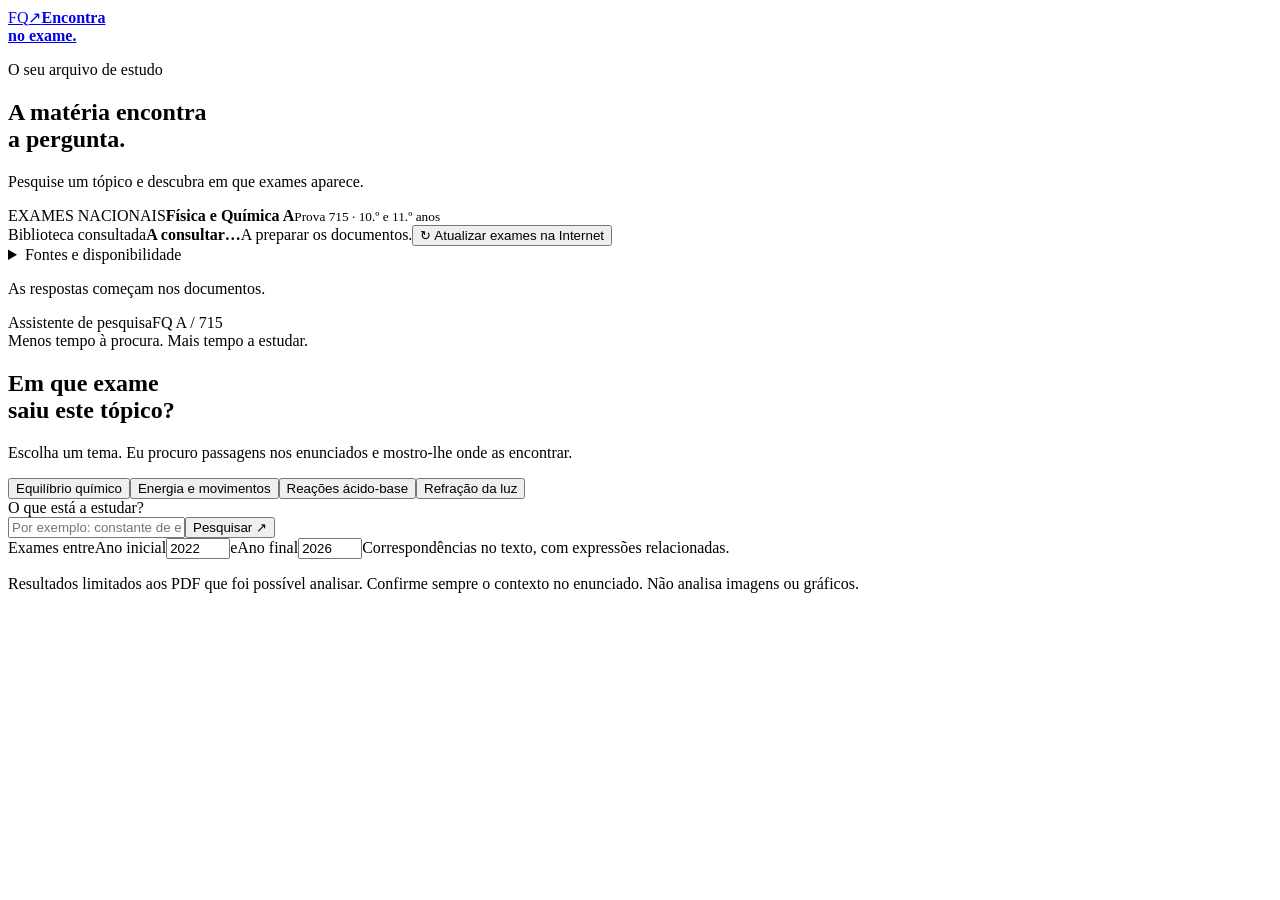
==== public/index.html @ 1c0e2e88 "Publicar assistente FQA com interface, pesquisa de PDF e testes" ====
<!doctype html>
<html lang="pt-PT">
<head><meta charset="utf-8"><meta name="viewport" content="width=device-width, initial-scale=1"><title>FQ · Encontra no exame</title><link rel="stylesheet" href="/style.css"><script src="/app.js" defer></script></head>
<body>
<aside>
  <a class="brand" href="/" aria-label="Início"><span class="symbol">FQ<span>↗</span></span><strong>Encontra<br>no exame.</strong></a>
  <div class="aside-body"><p class="eyebrow">O seu arquivo de estudo</p><h2>A matéria encontra<br>a pergunta.</h2><p>Pesquise um tópico e descubra em que exames aparece.</p>
  <div class="scope"><span>EXAMES NACIONAIS</span><strong>Física e Química A</strong><small>Prova 715 · 10.º e 11.º anos</small></div>
  <div class="library"><span class="eyebrow">Biblioteca consultada</span><strong id="libraryCount">A consultar…</strong><span id="libraryDetail">A preparar os documentos.</span><button id="refresh" type="button">↻ Atualizar exames na Internet</button><details id="coverage"><summary>Fontes e disponibilidade</summary><div id="sourceDetails"></div></details></div>
  </div><p class="aside-foot">As respostas começam nos documentos.</p>
</aside>
<main>
  <header><span><i></i> Assistente de pesquisa</span><span class="tag">FQ A / 715</span></header>
  <section id="intro"><span class="eyebrow">Menos tempo à procura. Mais tempo a estudar.</span><h1>Em que exame<br>saiu este tópico?</h1><p>Escolha um tema. Eu procuro passagens nos enunciados e mostro-lhe onde as encontrar.</p><div class="examples" aria-label="Tópicos sugeridos"><button>Equilíbrio químico</button><button>Energia e movimentos</button><button>Reações ácido-base</button><button>Refração da luz</button></div></section>
  <section id="conversation" aria-label="Conversa de pesquisa" aria-live="polite" aria-relevant="additions"></section>
  <section class="composer" aria-label="Nova pesquisa"><form id="searchForm"><label for="topic">O que está a estudar?</label><div class="input-row"><input id="topic" placeholder="Por exemplo: constante de equilíbrio" required minlength="2" maxlength="300" autocomplete="off"><button id="send" type="submit" aria-label="Pesquisar tópico">Pesquisar ↗</button></div><div class="filters"><span>Exames entre</span><label class="sr" for="minimum">Ano inicial</label><input id="minimum" type="number" min="1997" max="2100" value="2022"><span>e</span><label class="sr" for="maximum">Ano final</label><input id="maximum" type="number" min="1997" max="2100" value="2026"><span class="filter-note">Correspondências no texto, com expressões relacionadas.</span></div></form><p class="footnote">Resultados limitados aos PDF que foi possível analisar. Confirme sempre o contexto no enunciado. Não analisa imagens ou gráficos.</p></section>
</main>
</body></html>
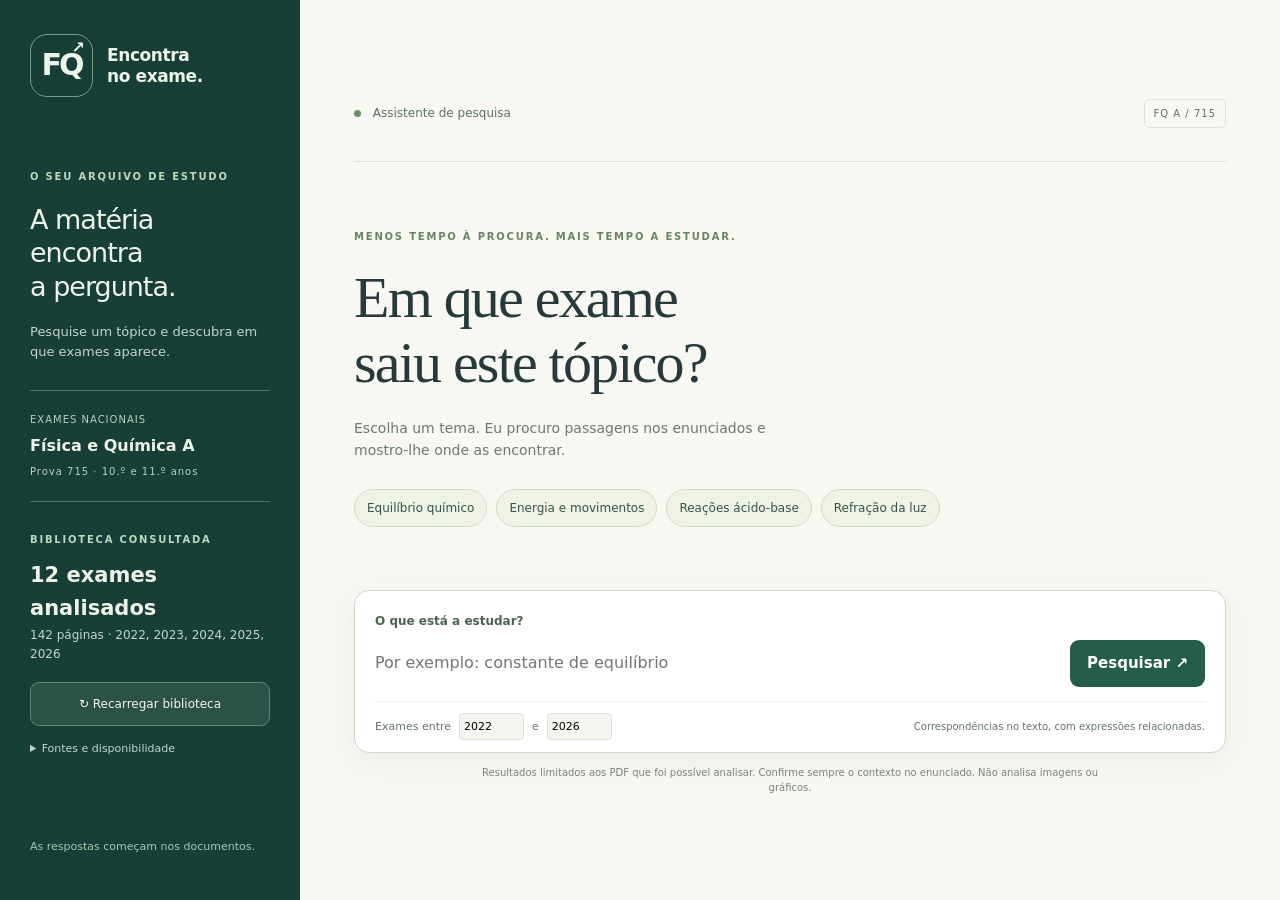
==== commit 11cc1b52: "Executar a pesquisa no browser e preparar publicação no GitHub Pages" ====
--- a/public/index.html
+++ b/public/index.html
@@ -1,12 +1,12 @@
 <!doctype html>
 <html lang="pt-PT">
-<head><meta charset="utf-8"><meta name="viewport" content="width=device-width, initial-scale=1"><title>FQ · Encontra no exame</title><link rel="stylesheet" href="/style.css"><script src="/app.js" defer></script></head>
+<head><meta charset="utf-8"><meta name="viewport" content="width=device-width, initial-scale=1"><title>FQ · Encontra no exame</title><link rel="stylesheet" href="style.css"><script src="search.js" defer></script><script src="app.js" defer></script></head>
 <body>
 <aside>
-  <a class="brand" href="/" aria-label="Início"><span class="symbol">FQ<span>↗</span></span><strong>Encontra<br>no exame.</strong></a>
+  <a class="brand" href="./" aria-label="Início"><span class="symbol">FQ<span>↗</span></span><strong>Encontra<br>no exame.</strong></a>
   <div class="aside-body"><p class="eyebrow">O seu arquivo de estudo</p><h2>A matéria encontra<br>a pergunta.</h2><p>Pesquise um tópico e descubra em que exames aparece.</p>
   <div class="scope"><span>EXAMES NACIONAIS</span><strong>Física e Química A</strong><small>Prova 715 · 10.º e 11.º anos</small></div>
-  <div class="library"><span class="eyebrow">Biblioteca consultada</span><strong id="libraryCount">A consultar…</strong><span id="libraryDetail">A preparar os documentos.</span><button id="refresh" type="button">↻ Atualizar exames na Internet</button><details id="coverage"><summary>Fontes e disponibilidade</summary><div id="sourceDetails"></div></details></div>
+  <div class="library"><span class="eyebrow">Biblioteca consultada</span><strong id="libraryCount">A consultar…</strong><span id="libraryDetail">A carregar o índice de exames.</span><button id="refresh" type="button">↻ Recarregar biblioteca</button><details id="coverage"><summary>Fontes e disponibilidade</summary><div id="sourceDetails"></div></details></div>
   </div><p class="aside-foot">As respostas começam nos documentos.</p>
 </aside>
 <main>
--- a/public/style.css
+++ b/public/style.css
@@ -0,0 +1,3 @@
+:root{font:15px/1.55 system-ui,-apple-system,"Segoe UI",sans-serif;color:#253a39;background:#f8f8f3;--green:#235b4f;--muted:#687b75;--line:#dce3da}*{box-sizing:border-box}body{margin:0;display:grid;grid-template-columns:300px minmax(0,1fr);min-height:100vh}button,input{font:inherit}button{cursor:pointer}button:disabled{opacity:.55;cursor:wait}button:focus-visible,a:focus-visible,input:focus-visible,summary:focus-visible{outline:3px solid #d4974c;outline-offset:4px}aside{background:#173e37;color:#edf4e9;padding:34px 30px;display:flex;flex-direction:column}.brand{display:flex;gap:14px;align-items:center;text-decoration:none;color:inherit}.brand strong{font-size:17px;line-height:1.2;letter-spacing:-.4px}.symbol{font-size:30px;font-weight:750;letter-spacing:-3px;width:63px;height:63px;border:1px solid #789c87;border-radius:17px;display:grid;place-items:center;position:relative}.symbol span{font-size:16px;position:absolute;top:1px;right:7px;letter-spacing:0}.aside-body{margin-top:62px}.eyebrow{font-size:10px;letter-spacing:1.8px;text-transform:uppercase;font-weight:750}aside .eyebrow{color:#bdd8be}aside h2{font-size:27px;line-height:1.25;font-weight:500;letter-spacing:-1px;margin:18px 0}aside p{color:#c2d6cb;font-size:13px}.scope{border-top:1px solid #507166;border-bottom:1px solid #507166;padding:21px 0;margin:28px 0 30px}.scope span,.scope small{display:block;font-size:10px;color:#bad1c1;letter-spacing:1px}.scope strong{display:block;margin:6px 0;font-size:16px;font-weight:550}.library strong,.library>span{display:block}.library strong{font-size:21px;margin:12px 0 2px}.library>span:not(.eyebrow){color:#c2d6cb;font-size:12px}.library button{width:100%;background:#2c5147;border:1px solid #648674;color:#f2f7ed;border-radius:9px;padding:12px 8px;margin-top:18px;font-size:12px}.library details{font-size:11px;color:#c2d6cb;margin-top:14px;overflow-wrap:anywhere}.library summary{cursor:pointer}.library ul{padding-left:16px}.library a{color:#e0efcc}.aside-foot{margin-top:auto;padding-top:50px!important;font-size:11px!important;color:#a9c7b4!important}main{max-width:1100px;width:100%;margin:auto;padding:0 54px 26px}header{height:96px;display:flex;align-items:center;justify-content:space-between;font-size:12px;color:#5c7169;border-bottom:1px solid var(--line)}header i{display:inline-block;height:7px;width:7px;border-radius:100%;background:#699269;margin-right:8px}.tag{font-size:10px;letter-spacing:1px;border:1px solid var(--line);border-radius:5px;padding:6px 9px}#intro{padding:62px 0 38px}#intro .eyebrow{color:#698367}h1{font-family:Georgia,serif;font-weight:400;font-size:clamp(36px,4.6vw,58px);line-height:1.12;letter-spacing:-1.8px;margin:19px 0 22px}#intro>p{max-width:470px;color:var(--muted);font-size:14px}.examples{display:flex;gap:9px;flex-wrap:wrap;margin-top:27px}.examples button{border:1px solid #d0dbcd;background:#eff2e8;color:#355446;padding:9px 12px;border-radius:20px;font-size:12px}.examples button:hover{background:#dce7d3}.composer{padding-top:25px}.composer form{background:white;border:1px solid #cdd8c9;padding:18px 20px 12px;border-radius:15px;box-shadow:0 8px 30px #294b3310}.composer label[for=topic]{font-size:12px;font-weight:650;color:#49644f}.input-row{display:flex;align-items:center;gap:14px;margin:7px 0 14px}.input-row input{border:0;min-width:0;flex:1;padding:8px 0;color:#273e31;background:white;outline-offset:0;font-size:16px}.input-row button{border:0;border-radius:9px;background:#255d4c;color:white;font-weight:650;padding:12px 17px;white-space:nowrap}.filters{display:flex;flex-wrap:wrap;align-items:center;gap:8px;border-top:1px solid #eef1e9;padding-top:11px;font-size:11px;color:#647568}.filters input{font-size:11px;background:#f3f5ee;border:1px solid #dce4d5;border-radius:4px;width:65px;padding:4px}.filter-note{margin-left:auto;font-size:10px}.footnote{font-size:10px;color:#788477;max-width:650px;margin:12px auto;text-align:center}.sr{position:absolute;width:1px;height:1px;padding:0;overflow:hidden;clip:rect(0,0,0,0)}.user{margin:20px 0 25px auto;padding:12px 18px;background:#e8eee0;border-radius:16px 16px 4px 16px;width:fit-content;max-width:90%;font-weight:600;font-size:14px;overflow-wrap:anywhere}.assistant{margin-bottom:30px}.answer-head{display:flex;gap:10px;align-items:center;font-size:13px;font-weight:650}.avatar{background:#2b604c;color:white;width:29px;height:29px;display:grid;place-items:center;border-radius:8px;font-size:10px}.answer-intro{font-size:13px;color:#526a5a;margin:14px 0}.card{border:1px solid #d8e2d2;background:#fff;border-radius:12px;padding:18px 20px;margin:12px 0}.card-top{display:flex;align-items:center;justify-content:space-between;gap:12px}.card h3{margin:0;font-size:16px}.source{font-size:10px;color:#6d7f6c}.page{font-size:11px;font-weight:700;color:#406b49;margin:15px 0 6px}.excerpt{font-size:13px;color:#4a5d4e;background:#f5f7f0;border-left:2px solid #abc597;padding:10px 12px;margin:7px 0;white-space:pre-wrap}.links{display:flex;gap:17px;margin-top:15px;font-size:12px}.links a{color:#245b45;text-underline-offset:3px}.message{padding:15px;border:1px solid #e2c999;border-radius:9px;background:#fff9e9;color:#745d32;font-size:13px}.empty-results{color:#586e5b;font-size:14px}.processing{color:#6d7f6c;font-size:13px;padding:15px 0}.answer-note{font-size:10px;color:#768875}.error{color:#985039}
+@media(max-width:950px){body{grid-template-columns:240px minmax(0,1fr)}aside{padding:28px 22px}main{padding:0 28px 24px}.aside-body{margin-top:40px}.filter-note{margin-left:0;width:100%}.input-row{gap:8px}.input-row button{padding:11px 12px;font-size:13px}}
+@media(max-width:650px){body{display:block}aside{padding:17px 20px}.brand strong{font-size:14px}.symbol{width:45px;height:45px;font-size:24px}.aside-body{margin:16px 0 0}.aside-body>h2,.aside-body>p,.scope,.aside-foot{display:none}.library{display:flex;flex-wrap:wrap;align-items:center;gap:5px 12px}.library>.eyebrow{display:none}.library strong{font-size:14px;margin:0}.library>span:not(.eyebrow){font-size:11px}.library button{width:auto;margin:0 0 0 auto;font-size:10px;padding:7px 10px}.library details{width:100%;font-size:10px;margin:2px 0 0}main{padding:0 20px 20px}header{height:63px;font-size:11px}#intro{padding:35px 0 22px}#intro .eyebrow{font-size:8px;letter-spacing:1.3px}h1{font-size:38px;margin-top:15px}#intro>p{font-size:13px}.examples{margin-top:20px;gap:7px}.examples button{font-size:11px;padding:8px 10px}.composer{padding-top:14px}.composer form{padding:15px 14px 12px}.input-row input{font-size:13px}.input-row button{font-size:11px;padding:11px 10px}.filter-note{font-size:9px}.card{padding:15px}.card-top{align-items:start;flex-direction:column;gap:4px}.footnote{font-size:9px}.user{font-size:13px}}
